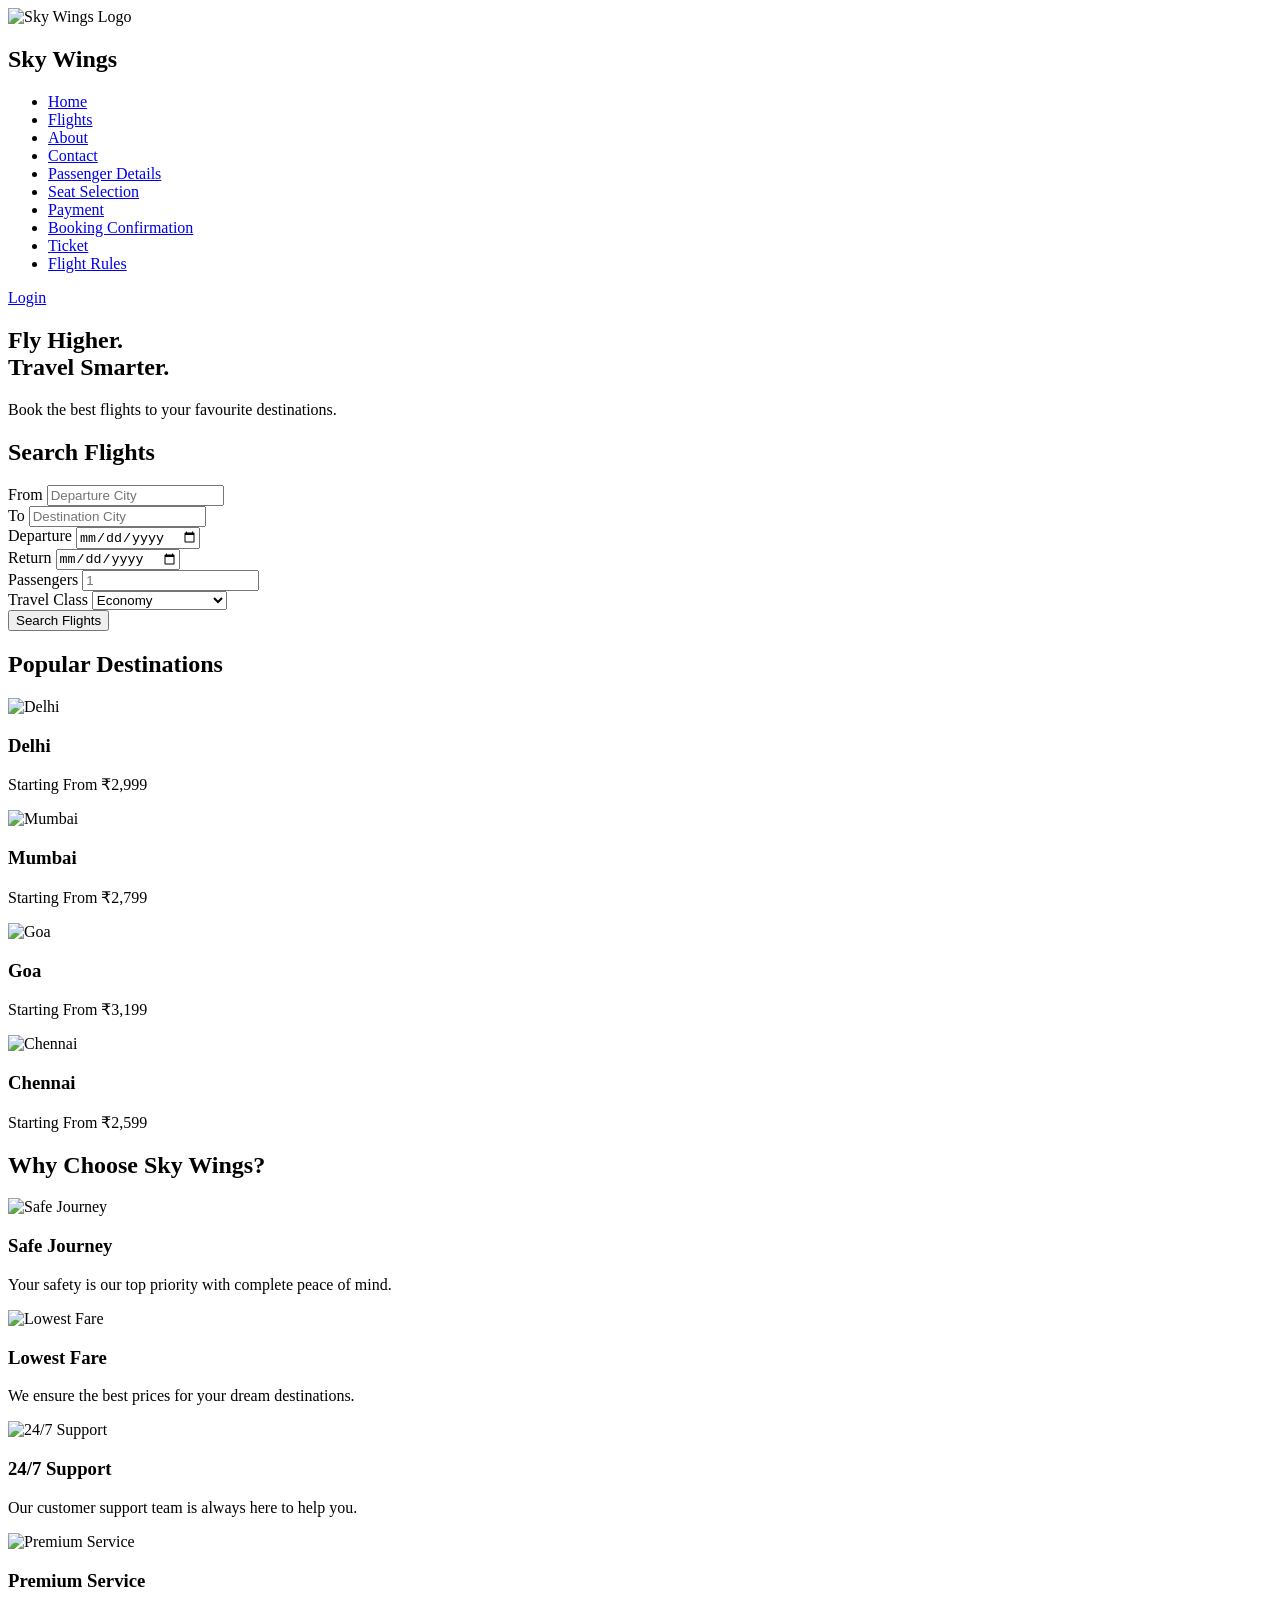
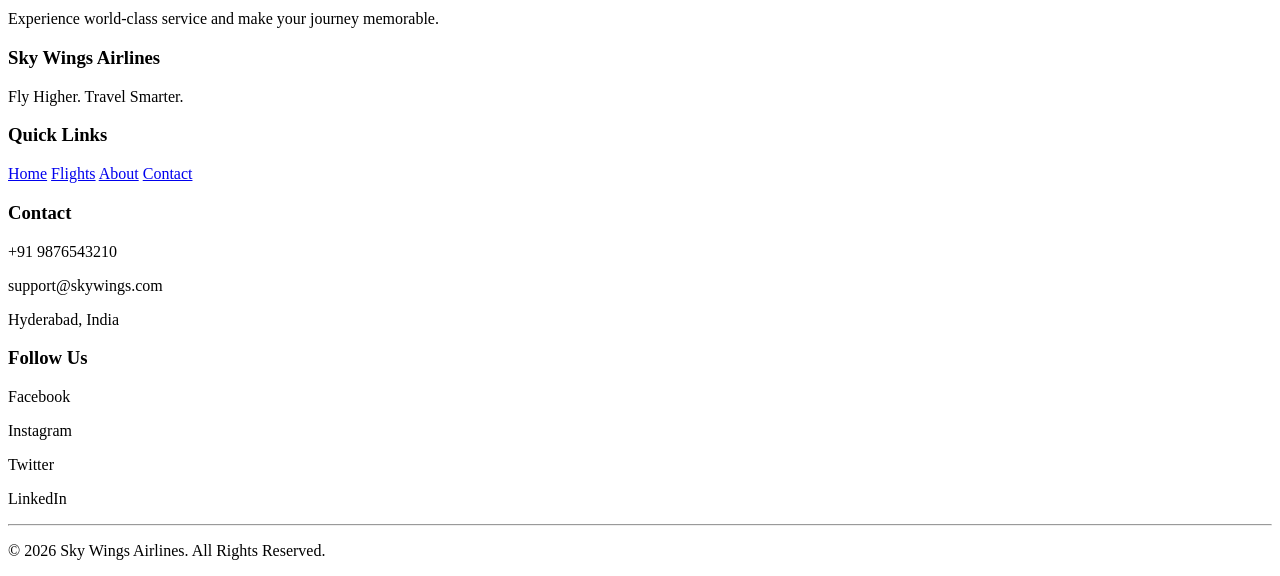
==== index.html @ 49d118c6 "Add files via upload" ====
﻿<!DOCTYPE html>
<html lang="en">
<head>
    <meta charset="UTF-8">
    <meta name="viewport" content="width=device-width, initial-scale=1.0">
    <title>Sky Wings Airlines</title>
    <link rel="stylesheet" href="css/style.css">
    <link rel="preconnect" href="https://fonts.googleapis.com">
    <link rel="preconnect" href="https://fonts.gstatic.com" crossorigin>
    <link href="https://fonts.googleapis.com/css2?family=Poppins:wght@300;400;500;600;700;800&display=swap" rel="stylesheet">
</head>
<body>
<header>
    <nav class="navbar">
        <div class="logo">
            <img src="images/logo.jpg" alt="Sky Wings Logo">
            <h2>Sky Wings</h2>
        </div>
                <ul class="nav-links">
            <li><a href="index.html">Home</a></li>
            <li><a href="searchflights.html">Flights</a></li>
            <li><a href="about.html">About</a></li>
            <li><a href="contact.html">Contact</a></li>
            <li><a href="passengerdetails.html">Passenger Details</a></li>
            <li><a href="seatselection.html">Seat Selection</a></li>
            <li><a href="payment.html">Payment</a></li>
            <li><a href="bookingconfirmation.html">Booking Confirmation</a></li>
            <li><a href="ticket.html">Ticket</a></li>
            <li><a href="flightrules.html">Flight Rules</a></li>
        </ul>
        <a href="#" class="login-btn">Login</a>
    </nav>
</header>
<section class="hero">
    <div class="overlay">
        <div class="hero-content">
            <h1>Fly Higher.<br><span>Travel Smarter.</span></h1>
            <p>Book the best flights to your favourite destinations.</p>
        </div>
        <div class="search-box">
            <h2>Search Flights</h2>
            <form>
                <div class="form-row">
                    <div class="input-box">
                        <label>From</label>
                        <input type="text" placeholder="Departure City">
                    </div>
                    <div class="input-box">
                        <label>To</label>
                        <input type="text" placeholder="Destination City">
                    </div>
                </div>
                <div class="form-row">
                    <div class="input-box">
                        <label>Departure</label>
                        <input type="date">
                    </div>
                    <div class="input-box">
                        <label>Return</label>
                        <input type="date">
                    </div>
                </div>
                <div class="form-row">
                    <div class="input-box">
                        <label>Passengers</label>
                        <input type="number" min="1" placeholder="1">
                    </div>
                    <div class="input-box">
                        <label>Travel Class</label>
                        <select>
                            <option>Economy</option>
                            <option>Premium Economy</option>
                            <option>Business</option>
                            <option>First Class</option>
                        </select>
                    </div>
                </div>
                <button class="search-btn">Search Flights</button>
            </form>
        </div>
    </div>
</section>
<section class="destinations">
    <h2>Popular Destinations</h2>
    <div class="destination-container">
        <div class="card">
            <img src="images/delhi.jpg" alt="Delhi">
            <h3>Delhi</h3>
            <p>Starting From ₹2,999</p>
        </div>
        <div class="card">
            <img src="images/mumbai.jpg" alt="Mumbai">
            <h3>Mumbai</h3>
            <p>Starting From ₹2,799</p>
        </div>
        <div class="card">
            <img src="images/goa.jpg" alt="Goa">
            <h3>Goa</h3>
            <p>Starting From ₹3,199</p>
        </div>
        <div class="card">
            <img src="images/chennai.jpg" alt="Chennai">
            <h3>Chennai</h3>
            <p>Starting From ₹2,599</p>
        </div>
    </div>
</section>
<section class="why-us">
    <h2>Why Choose Sky Wings?</h2>
    <div class="features">
        <div class="feature-card">
            <img src="images/safe.jpg" alt="Safe Journey">
            <h3>Safe Journey</h3>
            <p>Your safety is our top priority with complete peace of mind.</p>
        </div>
        <div class="feature-card">
            <img src="images/fare.jpg" alt="Lowest Fare">
            <h3>Lowest Fare</h3>
            <p>We ensure the best prices for your dream destinations.</p>
        </div>
        <div class="feature-card">
            <img src="images/support.jpg" alt="24/7 Support">
            <h3>24/7 Support</h3>
            <p>Our customer support team is always here to help you.</p>
        </div>
        <div class="feature-card">
            <img src="images/premium.jpg" alt="Premium Service">
            <h3>Premium Service</h3>
            <p>Experience world-class service and make your journey memorable.</p>
        </div>
    </div>
</section>
<footer>
    <div class="footer-container">
        <div class="footer-box">
            <h3>Sky Wings Airlines</h3>
            <p>Fly Higher. Travel Smarter.</p>
        </div>
        <div class="footer-box">
            <h3>Quick Links</h3>
            <a href="index.html">Home</a>
            <a href="searchflights.html">Flights</a>
            <a href="about.html">About</a>
            <a href="contact.html">Contact</a>
        </div>
        <div class="footer-box">
            <h3>Contact</h3>
            <p>+91 9876543210</p>
            <p>support@skywings.com</p>
            <p>Hyderabad, India</p>
        </div>
        <div class="footer-box">
            <h3>Follow Us</h3>
            <p>Facebook</p>
            <p>Instagram</p>
            <p>Twitter</p>
            <p>LinkedIn</p>
        </div>
    </div>
    <hr>
    <p class="copyright">© 2026 Sky Wings Airlines. All Rights Reserved.</p>
</footer>
</body>
</html>
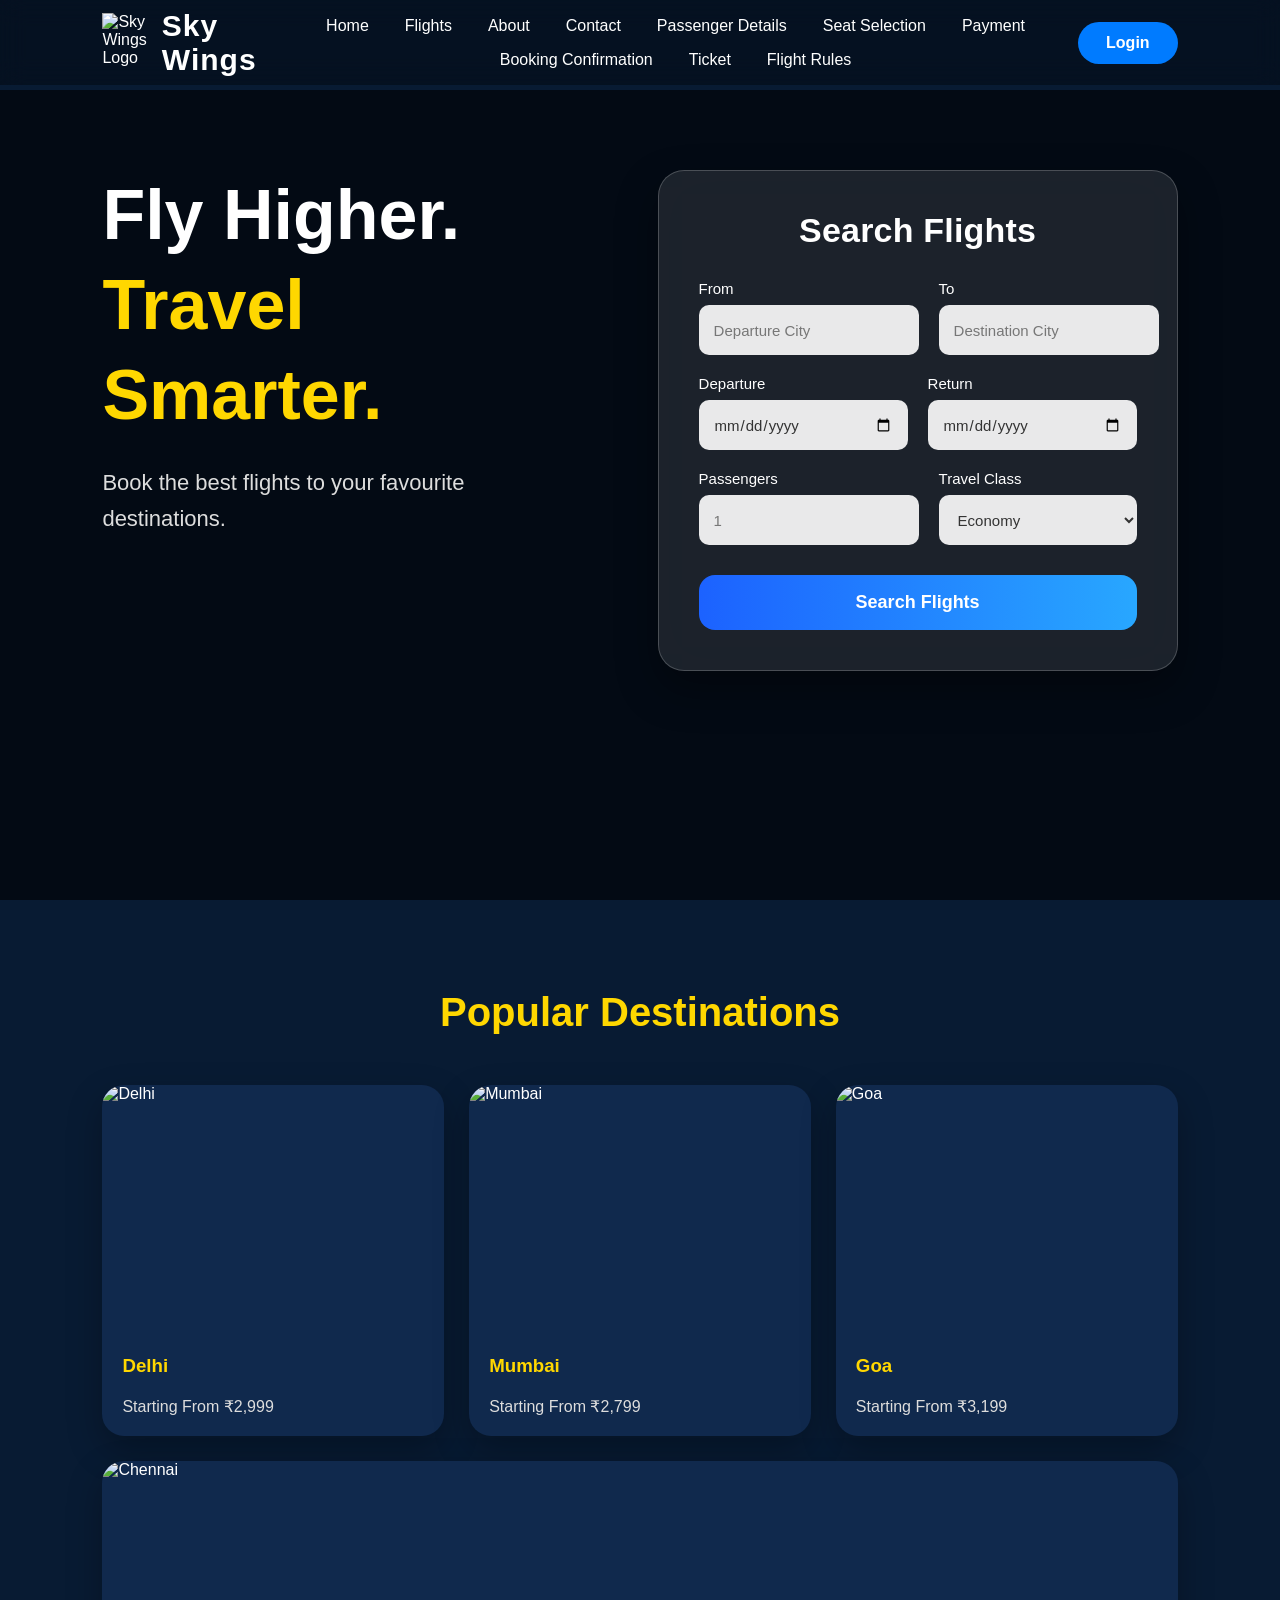
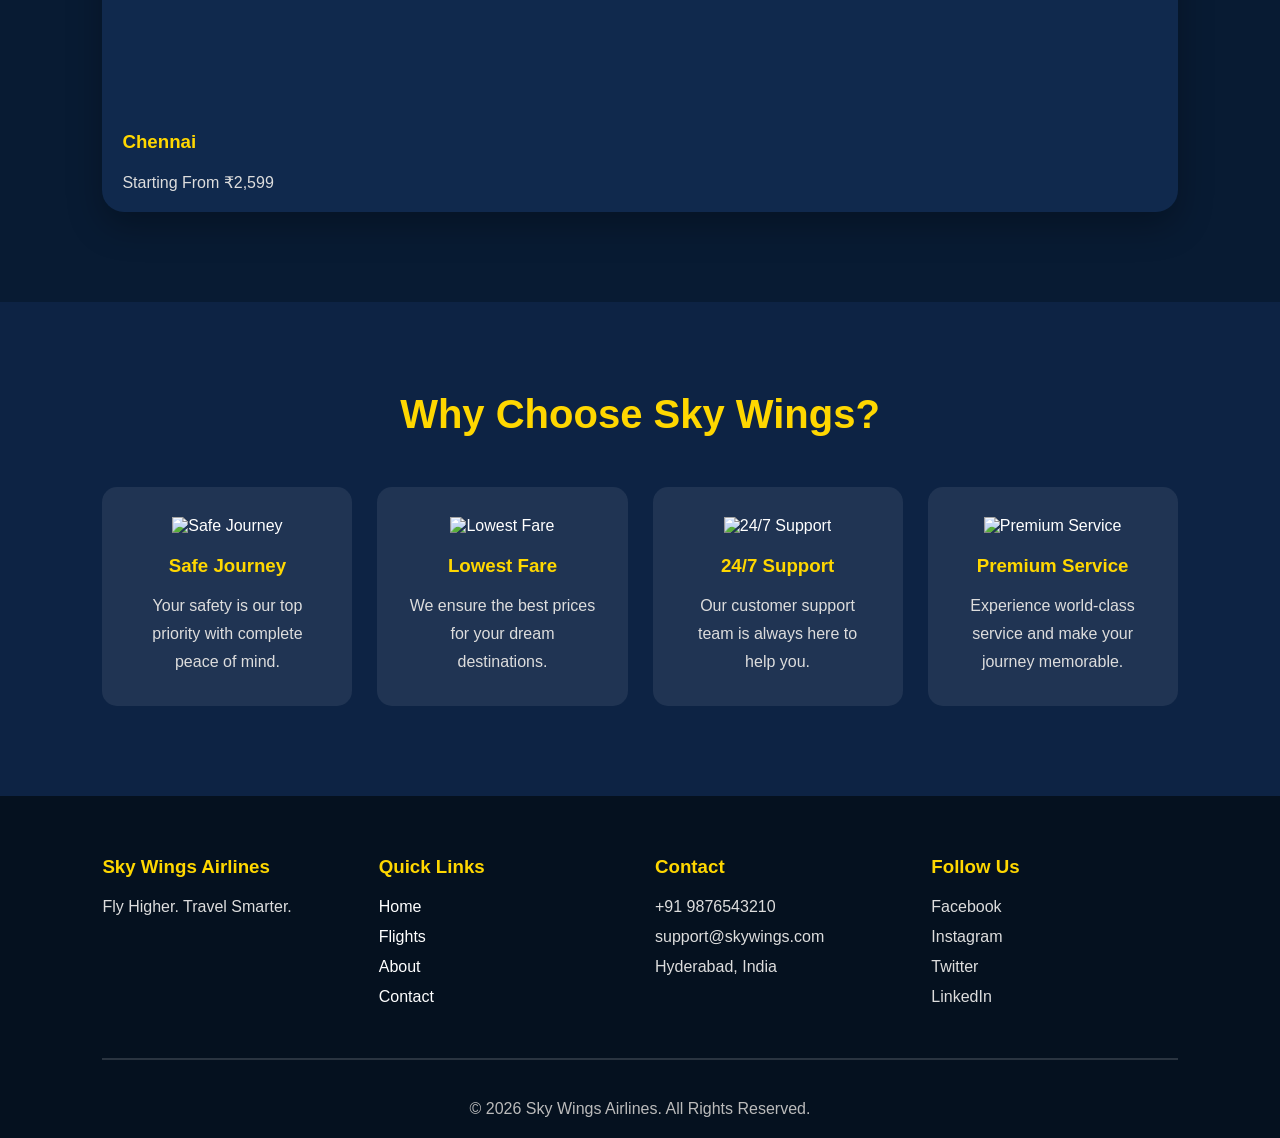
==== commit 3717d0a0: "Update index.html" ====
--- a/index.html
+++ b/index.html
@@ -4,7 +4,7 @@
     <meta charset="UTF-8">
     <meta name="viewport" content="width=device-width, initial-scale=1.0">
     <title>Sky Wings Airlines</title>
-    <link rel="stylesheet" href="css/style.css">
+    <link rel="stylesheet" href="style.css">
     <link rel="preconnect" href="https://fonts.googleapis.com">
     <link rel="preconnect" href="https://fonts.gstatic.com" crossorigin>
     <link href="https://fonts.googleapis.com/css2?family=Poppins:wght@300;400;500;600;700;800&display=swap" rel="stylesheet">
--- a/style.css
+++ b/style.css
@@ -0,0 +1,1806 @@
+﻿/* ==========================
+   GOOGLE FONT & RESET
+========================== */
+
+*{
+    margin:0;
+    padding:0;
+    box-sizing:border-box;
+    font-family:'Poppins',sans-serif;
+}
+
+html{
+    scroll-behavior:smooth;
+}
+
+body{
+    background:#081B33;
+    color:#ffffff;
+    padding-top:90px;
+    min-height:100vh;
+}
+
+/* ==========================
+        NAVBAR
+========================== */
+
+.navbar{
+
+    position:fixed;
+
+    top:0;
+
+    left:0;
+
+    width:100%;
+
+    height:85px;
+
+    display:flex;
+
+    justify-content:space-between;
+
+    align-items:center;
+
+    padding:0 8%;
+
+    background:rgba(0,0,0,.35);
+
+    backdrop-filter:blur(12px);
+
+    z-index:1000;
+}
+
+.logo{
+
+    display:flex;
+
+    align-items:center;
+
+    gap:15px;
+}
+
+.logo img{
+
+    width:60px;
+
+    height:60px;
+
+    object-fit:contain;
+}
+
+.logo h2{
+
+    color:#ffffff;
+
+    font-size:30px;
+
+    font-weight:700;
+
+    letter-spacing:1px;
+}
+
+/* ==========================
+      NAVIGATION MENU
+========================== */
+
+.nav-links{
+
+    list-style:none;
+
+    display:flex;
+
+    flex-wrap:wrap;
+
+    gap:18px 12px;
+
+    justify-content:center;
+
+    align-items:center;
+
+    margin:0;
+
+    padding:0;
+}
+
+.nav-links li {
+    line-height:1;
+}
+
+.nav-links a{
+
+    text-decoration:none;
+
+    color:white;
+
+    font-size:16px;
+
+    font-weight:500;
+
+    padding:8px 12px;
+
+    border-radius:999px;
+
+    transition:.3s;
+}
+
+.nav-links a:hover{
+
+    background:#FFD700;
+
+    color:#081B33;
+}
+
+@media (max-width: 900px) {
+    .navbar {
+        padding:0 4%;
+    }
+
+    .nav-links {
+        gap:14px 10px;
+    }
+
+    .nav-links a {
+        font-size:14px;
+        padding:8px 10px;
+    }
+}
+
+@media (max-width: 700px) {
+    .navbar {
+        justify-content:center;
+        padding:12px 4%;
+    }
+
+    .logo {
+        width:100%;
+        justify-content:center;
+    }
+
+    .nav-links {
+        justify-content:center;
+    }
+
+    .login-btn {
+        width:100%;
+        text-align:center;
+    }
+}
+
+/* ==========================
+        LOGIN BUTTON
+========================== */
+
+.login-btn{
+
+    text-decoration:none;
+
+    color:white;
+
+    background:#007BFF;
+
+    padding:12px 28px;
+
+    border-radius:40px;
+
+    transition:.4s;
+
+    font-weight:600;
+}
+
+.login-btn:hover{
+
+    background:#FFD700;
+
+    color:#081B33;
+}
+
+/* ==========================
+        HERO SECTION
+========================== */
+
+
+/* ==========================
+      PAGE HEADER BANNER
+========================== */
+.page-hero {
+    width:100%;
+    min-height:320px;
+    background:linear-gradient(180deg, rgba(0,0,0,0.60), rgba(0,0,0,0.60)), url("../images/hero.jpg") center/cover no-repeat;
+    display:flex;
+    align-items:center;
+    padding:100px 8% 80px;
+    margin-bottom:40px;
+}
+.page-hero h1 {
+    font-size:48px;
+    color:#ffffff;
+    margin-bottom:16px;
+    max-width:700px;
+}
+.page-hero p {
+    color:#d9d9d9;
+    font-size:18px;
+    line-height:1.8;
+    max-width:680px;
+}
+.page-section {
+    padding:80px 8%;
+    background:#081B33;
+}
+.section-card {
+    background:rgba(255,255,255,0.08);
+    backdrop-filter:blur(20px);
+    border:1px solid rgba(255,255,255,0.12);
+    border-radius:24px;
+    padding:40px;
+    box-shadow:0 20px 40px rgba(0,0,0,.35);
+}
+.page-hero .button-primary {
+    display:inline-block;
+    background:linear-gradient(90deg, #1C62FF, #28A7FF);
+    color:white;
+    padding:14px 32px;
+    border-radius:999px;
+    text-decoration:none;
+    font-weight:700;
+    margin-top:20px;
+}
+
+.hero{
+
+    width:100%;
+
+    min-height:calc(100vh - 90px);
+
+    background:linear-gradient(rgba(0,0,0,0.30), rgba(0,0,0,0.30)), url("../images/hero.jpg") top center/cover no-repeat;
+
+    position:relative;
+
+    display:flex;
+
+    align-items:flex-start;
+
+}
+
+/* ==========================
+       DARK OVERLAY
+========================== */
+
+.overlay{
+
+    width:100%;
+
+    min-height:calc(100vh - 90px);
+
+    background:rgba(0,0,0,0.45);
+
+    display:flex;
+
+    justify-content:space-between;
+
+    align-items:flex-start;
+
+    padding:80px 8% 40px;
+
+    gap:40px;
+
+    flex-wrap:wrap;
+}
+
+/* ==========================
+      HERO CONTENT
+========================== */
+
+.hero-content{
+
+    width:45%;
+
+    min-width:320px;
+}
+
+.hero-content h1{
+
+    font-size:70px;
+
+    line-height:90px;
+
+    color:white;
+
+    margin-bottom:25px;
+}
+
+.hero-content span{
+
+    color:#FFD700;
+}
+
+.hero-content p{
+
+    font-size:22px;
+
+    line-height:36px;
+
+    color:#dddddd;
+}
+/* ==========================
+      SEARCH BOX
+========================== */
+
+.search-box{
+
+    width:520px;
+
+    max-width:100%;
+
+    background:rgba(255,255,255,0.10);
+
+    backdrop-filter:blur(26px);
+
+    border:1px solid rgba(255,255,255,0.20);
+
+    border-radius:26px;
+
+    padding:40px;
+
+    box-shadow:0 18px 40px rgba(0,0,0,.35);
+}
+
+.search-box h2{
+
+    text-align:center;
+
+    color:#ffffff;
+
+    margin-bottom:30px;
+
+    font-size:34px;
+
+    letter-spacing:0.2px;
+}
+
+/* ==========================
+        FORM
+========================== */
+
+.form-row{
+
+    display:flex;
+
+    gap:20px;
+
+    margin-bottom:20px;
+}
+
+.input-box{
+
+    flex:1;
+
+    display:flex;
+
+    flex-direction:column;
+}
+
+.input-box label{
+
+    color:white;
+
+    margin-bottom:8px;
+
+    font-size:15px;
+
+    font-weight:500;
+}
+
+.input-box input,
+.input-box select{
+
+    height:50px;
+
+    border:none;
+
+    outline:none;
+
+    border-radius:10px;
+
+    padding:0 15px;
+
+    font-size:15px;
+
+    background:rgba(255,255,255,.9);
+
+    color:#333;
+}
+
+.input-box input::placeholder{
+
+    color:#777;
+}
+
+/* ==========================
+      SEARCH BUTTON
+========================== */
+
+.search-btn{
+
+    width:100%;
+
+    height:55px;
+
+    border:none;
+
+    border-radius:16px;
+
+    background:linear-gradient(90deg, #1C62FF, #28A7FF);
+
+    color:white;
+
+    font-size:18px;
+
+    font-weight:700;
+
+    cursor:pointer;
+
+    transition:.3s ease;
+
+    margin-top:10px;
+}
+
+.search-btn:hover{
+
+    background:linear-gradient(90deg, #0E4FCC, #1E8EEB);
+
+    transform:translateY(-3px);
+}
+/* ==========================
+      DESTINATIONS
+========================== */
+
+.destinations{
+
+    padding:90px 8%;
+
+    background:#081B33;
+}
+
+.destinations h2{
+
+    text-align:center;
+
+    font-size:40px;
+
+    margin-bottom:50px;
+
+    color:#FFD700;
+}
+
+.destination-container{
+
+    display:flex;
+
+    justify-content:space-between;
+
+    gap:25px;
+
+    flex-wrap:wrap;
+
+    align-items:stretch;
+}
+
+.card{
+
+    flex:1;
+
+    min-width:260px;
+
+    background:#10294d;
+
+    border-radius:22px;
+
+    overflow:hidden;
+
+    transition:.4s;
+
+    box-shadow:0 14px 35px rgba(0,0,0,.28);
+}
+
+.card:hover{
+
+    transform:translateY(-10px);
+}
+
+.card img{
+
+    width:100%;
+
+    height:250px;
+
+    object-fit:cover;
+
+    display:block;
+}
+
+.card h3{
+
+    margin:20px;
+
+    color:#FFD700;
+}
+
+.card p{
+
+    margin:0 20px 20px;
+
+    color:#ddd;
+}
+
+/* ==========================
+      WHY CHOOSE US
+========================== */
+
+.why-us{
+
+    background:#0D2344;
+
+    padding:90px 8%;
+}
+
+.why-us h2{
+
+    text-align:center;
+
+    font-size:40px;
+
+    margin-bottom:50px;
+
+    color:#FFD700;
+}
+
+.features{
+
+    display:flex;
+
+    gap:25px;
+
+    justify-content:space-between;
+
+    flex-wrap:wrap;
+}
+
+.feature-card{
+
+    flex:1;
+
+    min-width:240px;
+
+    background:rgba(255,255,255,.08);
+
+    padding:30px;
+
+    text-align:center;
+
+    border-radius:15px;
+
+    transition:.4s;
+}
+
+.feature-card:hover{
+
+    transform:translateY(-10px);
+
+    background:rgba(255,255,255,.15);
+}
+
+.feature-card img{
+
+    width:70px;
+
+    margin-bottom:20px;
+}
+
+.feature-card h3{
+
+    color:#FFD700;
+
+    margin-bottom:15px;
+}
+
+.feature-card p{
+
+    color:#ddd;
+
+    line-height:28px;
+}
+
+/* ==========================
+         FOOTER
+========================== */
+
+footer{
+
+    background:#05111f;
+
+    padding:60px 8% 20px;
+}
+
+.footer-container{
+
+    display:flex;
+
+    justify-content:space-between;
+
+    gap:30px;
+
+    flex-wrap:wrap;
+}
+
+.footer-box{
+
+    flex:1;
+
+    min-width:220px;
+}
+
+.footer-box h3{
+
+    color:#FFD700;
+
+    margin-bottom:20px;
+}
+
+.footer-box a{
+
+    display:block;
+
+    color:white;
+
+    text-decoration:none;
+
+    margin-bottom:12px;
+}
+
+.footer-box a:hover{
+
+    color:#FFD700;
+}
+
+.footer-box p{
+
+    margin-bottom:12px;
+
+    color:#ddd;
+}
+
+footer hr{
+
+    margin:40px 0;
+
+    border:.5px solid rgba(255,255,255,.15);
+}
+
+.copyright{
+
+    text-align:center;
+
+    color:#bbb;
+}
+/* ==========================
+SEARCH PAGE
+========================== */
+
+.search-page{
+
+padding:150px 8% 60px;
+
+text-align:center;
+
+background:#081B33;
+
+}
+
+.search-page h1{
+
+font-size:50px;
+
+margin-bottom:40px;
+
+color:#FFD700;
+
+}
+
+.search-form{
+
+display:grid;
+
+grid-template-columns:repeat(3,1fr);
+
+gap:20px;
+
+}
+
+.search-form input,
+.search-form select{
+
+height:55px;
+
+padding:15px;
+
+border:none;
+
+border-radius:12px;
+
+font-size:16px;
+
+}
+
+.search-form button{
+
+height:55px;
+
+background:#007BFF;
+
+color:white;
+
+border:none;
+
+border-radius:12px;
+
+font-size:18px;
+
+cursor:pointer;
+
+}
+
+.flight-section{
+
+padding:80px 8%;
+
+}
+
+.flight-section h2{
+
+text-align:center;
+
+margin-bottom:50px;
+
+color:#FFD700;
+
+}
+
+.flight-card{
+
+display:flex;
+
+justify-content:space-between;
+
+align-items:center;
+
+background:#10294d;
+
+padding:30px;
+
+border-radius:15px;
+
+margin-bottom:30px;
+
+transition:.4s;
+
+}
+
+.flight-card:hover{
+
+transform:translateY(-8px);
+
+}
+
+.flight-card p{
+
+margin-top:10px;
+
+color:#ddd;
+
+}
+
+.book-btn{
+
+display:inline-block;
+
+margin-top:20px;
+
+padding:12px 25px;
+
+background:#007BFF;
+
+color:white;
+
+text-decoration:none;
+
+border-radius:10px;
+
+}
+
+.book-btn:hover{
+
+background:#0056b3;
+
+}
+/* ==========================
+PASSENGER PAGE
+========================== */
+
+.passenger-page{
+
+padding:150px 8% 80px;
+
+background:#081B33;
+
+min-height:100vh;
+
+}
+
+.passenger-page h1{
+
+text-align:center;
+
+font-size:45px;
+
+margin-bottom:40px;
+
+color:#FFD700;
+
+}
+
+.passenger-card{
+
+max-width:1100px;
+
+margin:auto;
+
+background:rgba(255,255,255,.08);
+
+backdrop-filter:blur(20px);
+
+padding:40px;
+
+border-radius:20px;
+
+box-shadow:0 15px 35px rgba(0,0,0,.4);
+
+}
+
+.passenger-grid{
+
+display:grid;
+
+grid-template-columns:repeat(2,1fr);
+
+gap:25px;
+
+}
+
+.field{
+
+display:flex;
+
+flex-direction:column;
+
+margin-bottom:20px;
+
+}
+
+.field label{
+
+margin-bottom:10px;
+
+color:white;
+
+font-weight:500;
+
+}
+
+.field input,
+.field select,
+.field textarea{
+
+padding:15px;
+
+border:none;
+
+border-radius:10px;
+
+font-size:16px;
+
+outline:none;
+
+}
+
+.field textarea{
+
+resize:none;
+
+}
+
+.continue-btn{
+
+width:100%;
+
+height:55px;
+
+background:#007BFF;
+
+border:none;
+
+color:white;
+
+font-size:18px;
+
+border-radius:12px;
+
+cursor:pointer;
+
+margin-top:20px;
+
+transition:.3s;
+
+}
+
+.continue-btn:hover{
+
+background:#0056b3;
+
+transform:translateY(-3px);
+
+}
+/*=========================
+      SEAT PAGE
+==========================*/
+
+.seat-page{
+
+padding:150px 8% 80px;
+
+background:#081B33;
+
+min-height:100vh;
+
+text-align:center;
+
+}
+
+.seat-page h1{
+
+font-size:45px;
+
+color:#FFD700;
+
+margin-bottom:15px;
+
+}
+
+.seat-info{
+
+color:#ddd;
+
+margin-bottom:40px;
+
+}
+
+.aircraft{
+
+width:700px;
+
+margin:auto;
+
+background:#10294d;
+
+padding:40px;
+
+border-radius:20px;
+
+box-shadow:0 15px 35px rgba(0,0,0,.4);
+
+}
+
+.aircraft h2{
+
+margin-bottom:35px;
+
+color:white;
+
+}
+
+.seat-row{
+
+display:flex;
+
+justify-content:center;
+
+align-items:center;
+
+margin:20px 0;
+
+}
+
+.aisle{
+
+width:80px;
+
+}
+
+.seat{
+
+width:60px;
+
+height:60px;
+
+margin:8px;
+
+border:none;
+
+border-radius:10px;
+
+font-weight:600;
+
+cursor:pointer;
+
+}
+
+.available{
+
+background:#28a745;
+
+color:white;
+
+}
+
+.occupied{
+
+background:#dc3545;
+
+color:white;
+
+cursor:not-allowed;
+
+}
+
+.selected{
+
+background:#007BFF;
+
+color:white;
+
+}
+
+.seat-legend{
+
+display:flex;
+
+justify-content:center;
+
+gap:40px;
+
+margin-bottom:40px;
+
+}
+
+.legend{
+
+display:flex;
+
+align-items:center;
+
+gap:10px;
+
+color:white;
+
+}
+
+.seat-btn{
+
+margin-top:40px;
+
+}
+
+.seat-btn button{
+
+padding:15px 40px;
+
+font-size:18px;
+
+border:none;
+
+background:#007BFF;
+
+color:white;
+
+border-radius:10px;
+
+cursor:pointer;
+
+transition:.3s;
+
+}
+
+.seat-btn button:hover{
+
+background:#0056b3;
+
+transform:translateY(-4px);
+
+}
+/*====================================================
+                PAYMENT PAGE
+====================================================*/
+
+.payment-page{
+
+    padding:150px 8% 80px;
+
+    background:#081B33;
+
+    min-height:100vh;
+
+}
+
+.payment-page h1{
+
+    text-align:center;
+
+    font-size:48px;
+
+    color:#FFD700;
+
+    margin-bottom:50px;
+
+}
+
+/*====================================================
+            PAYMENT CONTAINER
+====================================================*/
+
+.payment-container{
+
+    display:grid;
+
+    grid-template-columns:2fr 1fr;
+
+    gap:40px;
+
+    align-items:flex-start;
+
+}
+
+/*====================================================
+            PAYMENT CARD
+====================================================*/
+
+.payment-card{
+
+    background:rgba(255,255,255,.08);
+
+    backdrop-filter:blur(18px);
+
+    border:1px solid rgba(255,255,255,.15);
+
+    border-radius:20px;
+
+    padding:35px;
+
+    box-shadow:0 15px 35px rgba(0,0,0,.35);
+
+}
+
+.payment-card h2{
+
+    color:#FFD700;
+
+    margin-bottom:30px;
+
+}
+
+.payment-card label{
+
+    display:block;
+
+    color:white;
+
+    margin-top:18px;
+
+    margin-bottom:8px;
+
+    font-weight:500;
+
+}
+
+.payment-card input,
+
+.payment-card textarea,
+
+.payment-card select{
+
+    width:100%;
+
+    padding:14px;
+
+    border:none;
+
+    border-radius:10px;
+
+    outline:none;
+
+    font-size:15px;
+
+}
+
+.payment-card textarea{
+
+    resize:none;
+
+}
+
+/*====================================================
+            PAYMENT METHODS
+====================================================*/
+
+.payment-method{
+
+    display:flex;
+
+    gap:25px;
+
+    flex-wrap:wrap;
+
+    margin-bottom:15px;
+
+}
+
+.payment-method label{
+
+    display:flex;
+
+    align-items:center;
+
+    gap:8px;
+
+    color:white;
+
+    font-weight:500;
+
+}
+
+.payment-method input{
+
+    width:auto;
+
+}
+
+/*====================================================
+            CARD ROW
+====================================================*/
+
+.card-row{
+
+    display:grid;
+
+    grid-template-columns:1fr 1fr;
+
+    gap:20px;
+
+}
+
+/*====================================================
+            PAY BUTTON
+====================================================*/
+
+.pay-btn{
+
+    width:100%;
+
+    margin-top:30px;
+
+    padding:16px;
+
+    border:none;
+
+    border-radius:12px;
+
+    background:#007BFF;
+
+    color:white;
+
+    font-size:18px;
+
+    font-weight:600;
+
+    cursor:pointer;
+
+    transition:.3s;
+
+}
+
+.pay-btn:hover{
+
+    background:#0056b3;
+
+    transform:translateY(-4px);
+
+}
+
+/*====================================================
+            BOOKING SUMMARY
+====================================================*/
+
+.summary-card{
+
+    background:rgba(255,255,255,.08);
+
+    backdrop-filter:blur(18px);
+
+    border:1px solid rgba(255,255,255,.15);
+
+    border-radius:20px;
+
+    padding:35px;
+
+    box-shadow:0 15px 35px rgba(0,0,0,.35);
+
+    position:sticky;
+
+    top:120px;
+
+}
+
+.summary-card h2{
+
+    color:#FFD700;
+
+    margin-bottom:20px;
+
+}
+
+.summary-card hr{
+
+    margin:18px 0;
+
+    border:1px solid rgba(255,255,255,.15);
+
+}
+
+.summary-card p{
+
+    display:flex;
+
+    justify-content:space-between;
+
+    color:white;
+
+    margin:12px 0;
+
+}
+
+.summary-card h3{
+
+    display:flex;
+
+    justify-content:space-between;
+
+    color:#FFD700;
+
+    margin-top:20px;
+
+    font-size:26px;
+
+}
+
+/*====================================================
+            INPUT FOCUS
+====================================================*/
+
+.payment-card input:focus,
+
+.payment-card textarea:focus,
+
+.payment-card select:focus{
+
+    outline:2px solid #FFD700;
+
+}
+
+/*====================================================
+            RESPONSIVE
+====================================================*/
+
+@media(max-width:1200px){
+    .overlay{
+        flex-direction:column;
+        align-items:flex-start;
+        padding:40px 8%;
+    }
+    .hero-content,
+    .search-box{
+        width:100%;
+        min-width:0;
+    }
+}
+
+@media(max-width:992px){
+
+.payment-container{
+
+grid-template-columns:1fr;
+
+}
+
+.summary-card{
+
+position:relative;
+
+top:0;
+
+}
+
+}
+
+@media(max-width:768px){
+
+.card-row{
+
+grid-template-columns:1fr;
+
+}
+
+.payment-method{
+
+flex-direction:column;
+
+}
+
+.payment-page{
+
+padding:130px 20px 60px;
+
+}
+
+}
+/*====================================
+
+BOOKING CONFIRMATION
+
+====================================*/
+
+.confirmation-page{
+
+padding:150px 8%;
+
+background:#081B33;
+
+min-height:100vh;
+
+display:flex;
+
+justify-content:center;
+
+align-items:center;
+
+}
+
+.confirmation-card{
+
+width:700px;
+
+background:rgba(255,255,255,.08);
+
+backdrop-filter:blur(20px);
+
+padding:50px;
+
+border-radius:20px;
+
+text-align:center;
+
+box-shadow:0 20px 40px rgba(0,0,0,.4);
+
+}
+
+.success-icon{
+
+width:100px;
+
+height:100px;
+
+background:#28a745;
+
+margin:auto;
+
+border-radius:50%;
+
+display:flex;
+
+justify-content:center;
+
+align-items:center;
+
+font-size:50px;
+
+color:white;
+
+margin-bottom:30px;
+
+}
+
+.confirmation-card h1{
+
+font-size:42px;
+
+color:#FFD700;
+
+margin-bottom:10px;
+
+}
+
+.confirmation-card p{
+
+color:#ddd;
+
+margin-bottom:15px;
+
+}
+
+.confirmation-card hr{
+
+margin:30px 0;
+
+border:1px solid rgba(255,255,255,.15);
+
+}
+
+.booking-details p{
+
+display:flex;
+
+justify-content:space-between;
+
+margin:15px 0;
+
+color:white;
+
+}
+
+.confirmation-buttons{
+
+margin-top:40px;
+
+display:flex;
+
+justify-content:center;
+
+gap:20px;
+
+}
+
+.download-btn,
+
+.home-btn{
+
+padding:15px 35px;
+
+text-decoration:none;
+
+background:#007BFF;
+
+color:white;
+
+border-radius:10px;
+
+transition:.3s;
+
+}
+
+.download-btn:hover,
+
+.home-btn:hover{
+
+background:#0056b3;
+
+}
+/*==================================
+
+BOARDING PASS
+
+===================================*/
+
+.ticket-page{
+
+padding:150px 8%;
+
+background:#081B33;
+
+min-height:100vh;
+
+}
+
+.ticket-page h1{
+
+text-align:center;
+
+font-size:45px;
+
+color:#FFD700;
+
+margin-bottom:50px;
+
+}
+
+.ticket{
+
+display:flex;
+
+background:white;
+
+border-radius:20px;
+
+overflow:hidden;
+
+box-shadow:0 20px 40px rgba(0,0,0,.4);
+
+}
+
+.ticket-left{
+
+width:65%;
+
+padding:40px;
+
+background:white;
+
+color:#222;
+
+}
+
+.ticket-left h2{
+
+color:#007BFF;
+
+margin-bottom:30px;
+
+}
+
+.ticket-left p{
+
+margin:18px 0;
+
+display:flex;
+
+justify-content:space-between;
+
+}
+
+.ticket-divider{
+
+width:3px;
+
+background:#ccc;
+
+position:relative;
+
+}
+
+.circle-top{
+
+width:30px;
+
+height:30px;
+
+background:#081B33;
+
+border-radius:50%;
+
+position:absolute;
+
+left:-14px;
+
+top:-15px;
+
+}
+
+.circle-bottom{
+
+width:30px;
+
+height:30px;
+
+background:#081B33;
+
+border-radius:50%;
+
+position:absolute;
+
+left:-14px;
+
+bottom:-15px;
+
+}
+
+.ticket-right{
+
+width:35%;
+
+padding:35px;
+
+background:#f4f4f4;
+
+text-align:center;
+
+}
+
+.ticket-right h3{
+
+margin-bottom:25px;
+
+color:#007BFF;
+
+}
+
+.qr{
+
+width:170px;
+
+height:170px;
+
+border:2px dashed #555;
+
+display:flex;
+
+justify-content:center;
+
+align-items:center;
+
+margin:auto;
+
+margin-bottom:30px;
+
+font-weight:bold;
+
+}
+
+.barcode{
+
+font-size:28px;
+
+letter-spacing:4px;
+
+margin-bottom:25px;
+
+}
+
+.ticket-right h2{
+
+margin-bottom:30px;
+
+color:#FFD700;
+
+}
+
+.ticket-right .download-btn{
+
+display:inline-block;
+
+padding:15px 35px;
+
+background:#007BFF;
+
+color:white;
+
+text-decoration:none;
+
+border-radius:10px;
+
+transition:.3s;
+
+}
+
+.ticket-right .download-btn:hover{
+
+background:#0056b3;
+
+}
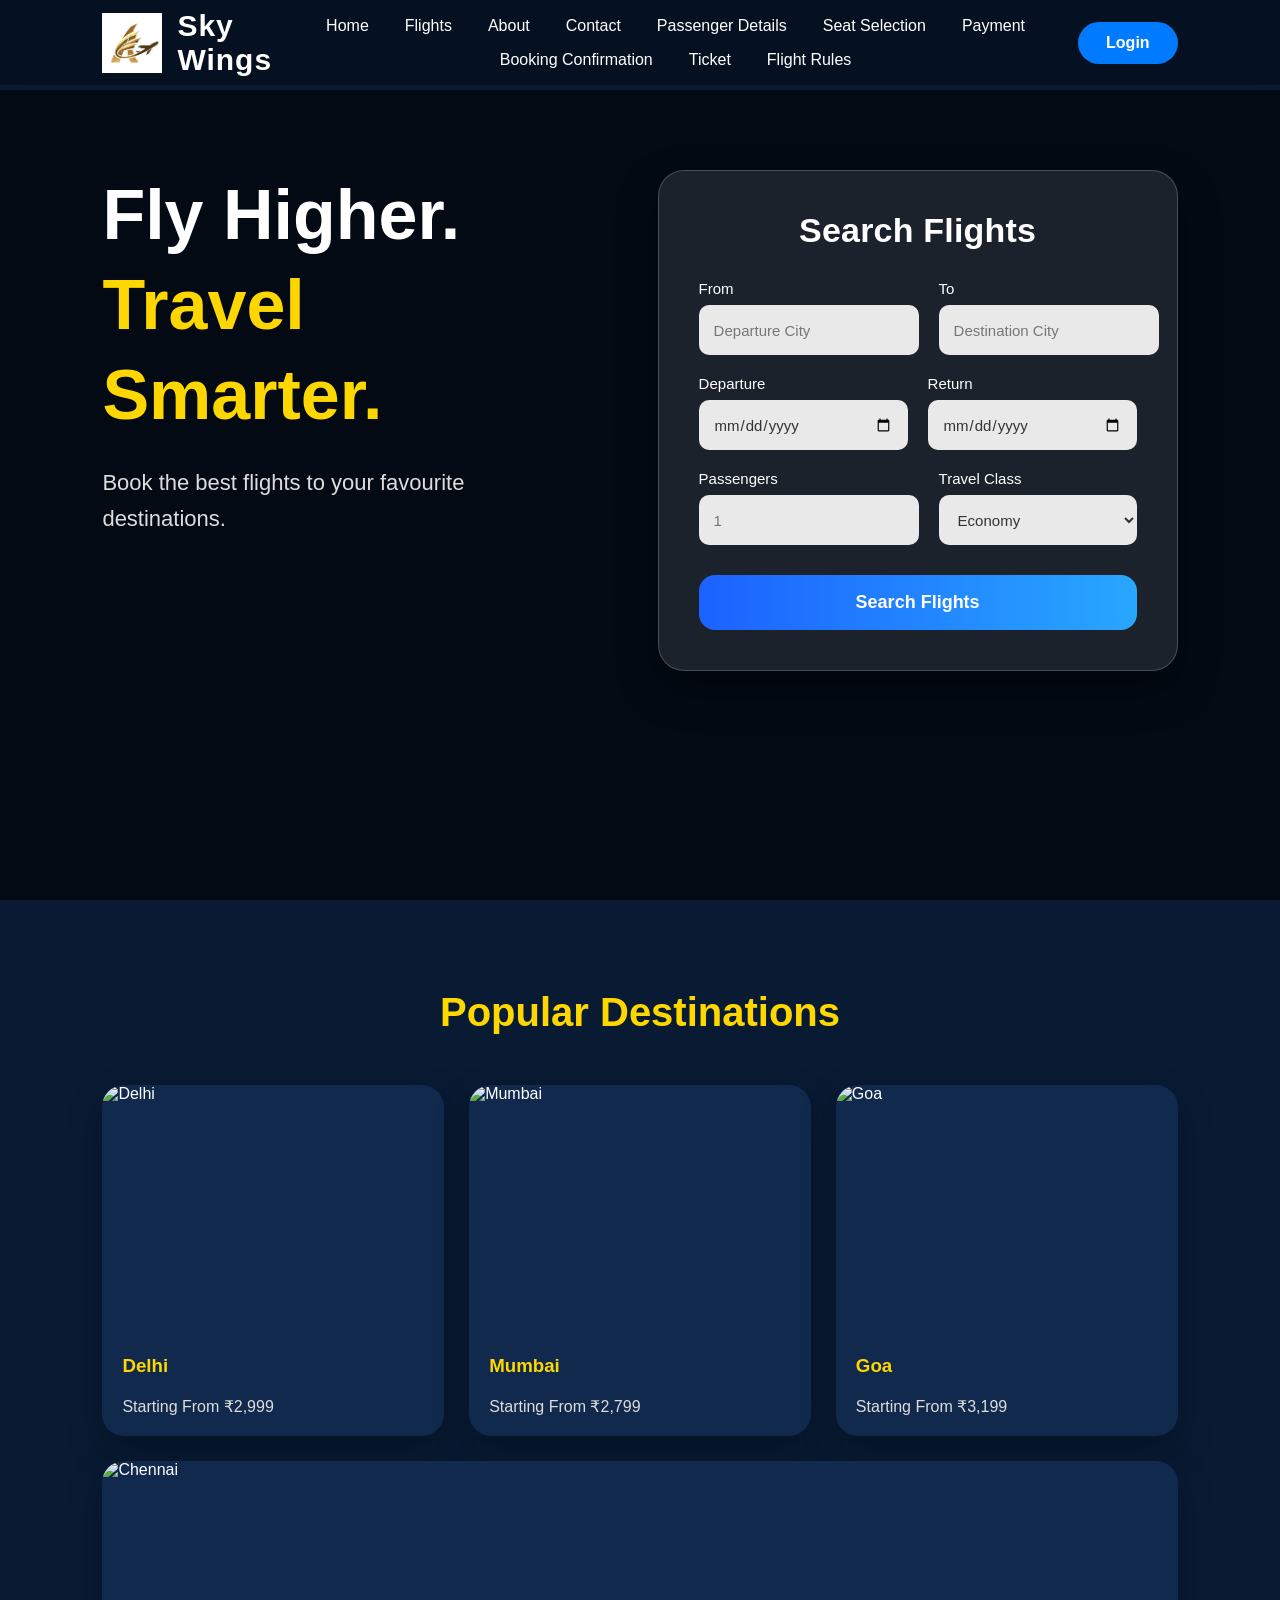
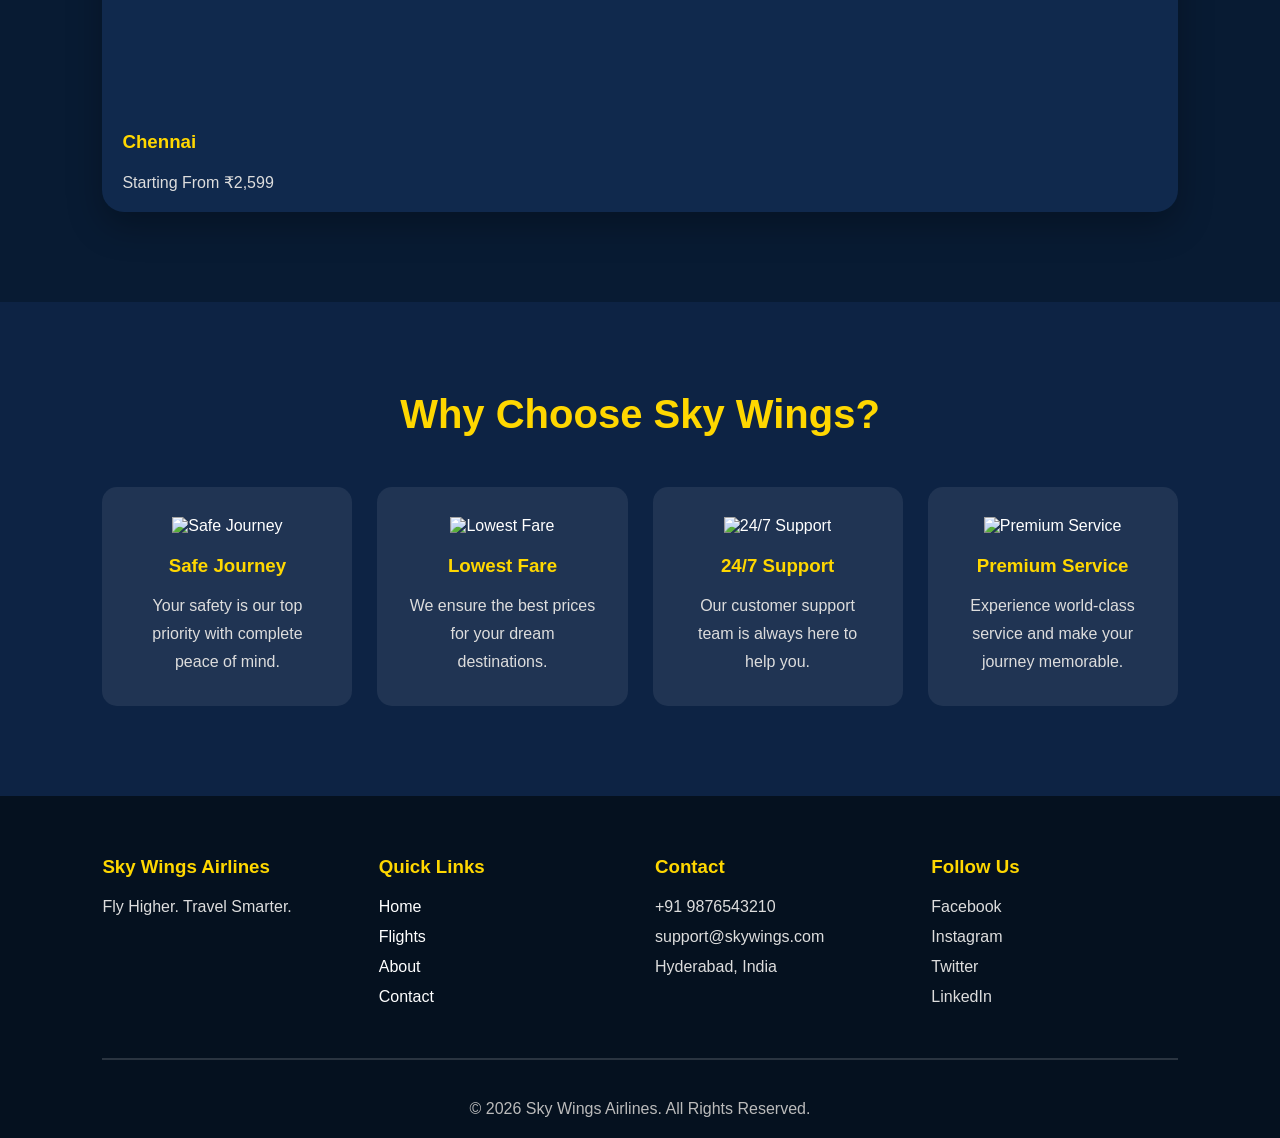
==== commit 46123b15: "Fix logo image source path in index.html" ====
--- a/index.html
+++ b/index.html
@@ -13,7 +13,7 @@
 <header>
     <nav class="navbar">
         <div class="logo">
-            <img src="images/logo.jpg" alt="Sky Wings Logo">
+            <img src="logo.jpg" alt="Sky Wings Logo">
             <h2>Sky Wings</h2>
         </div>
                 <ul class="nav-links">
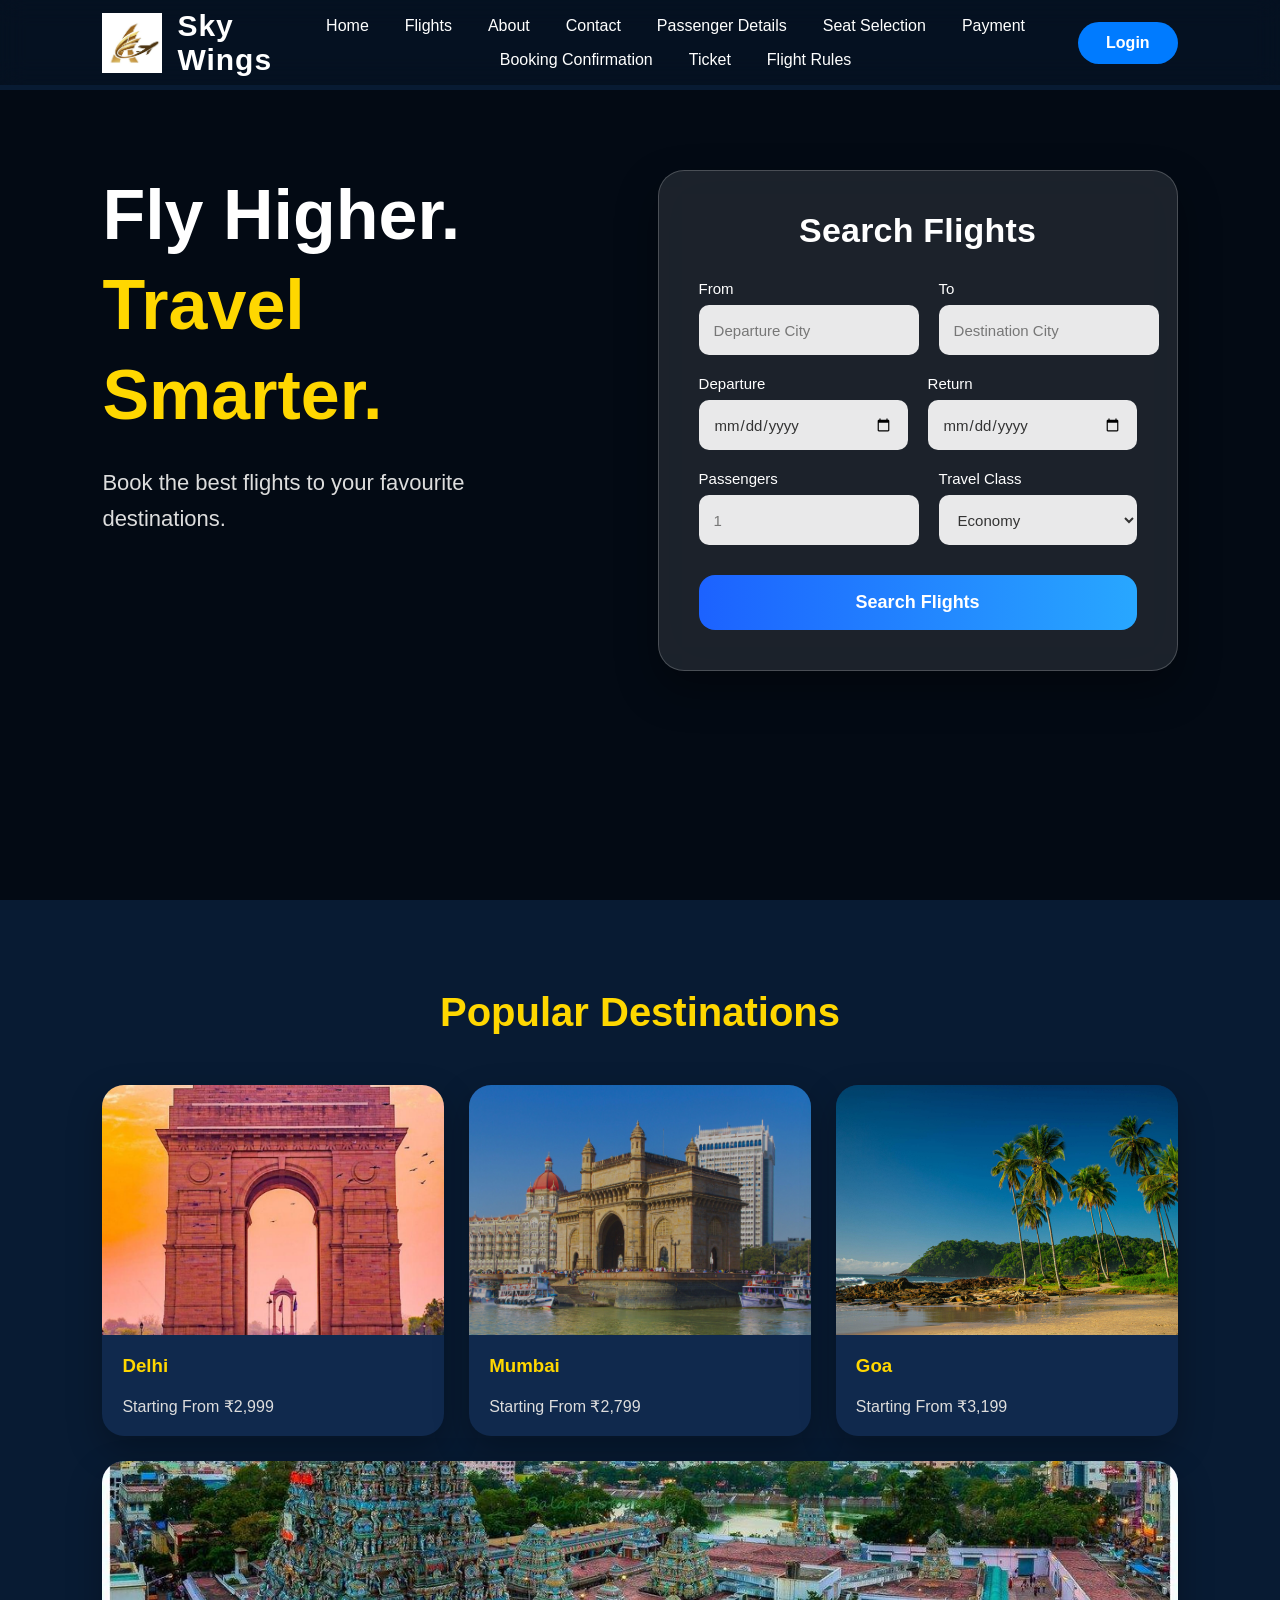
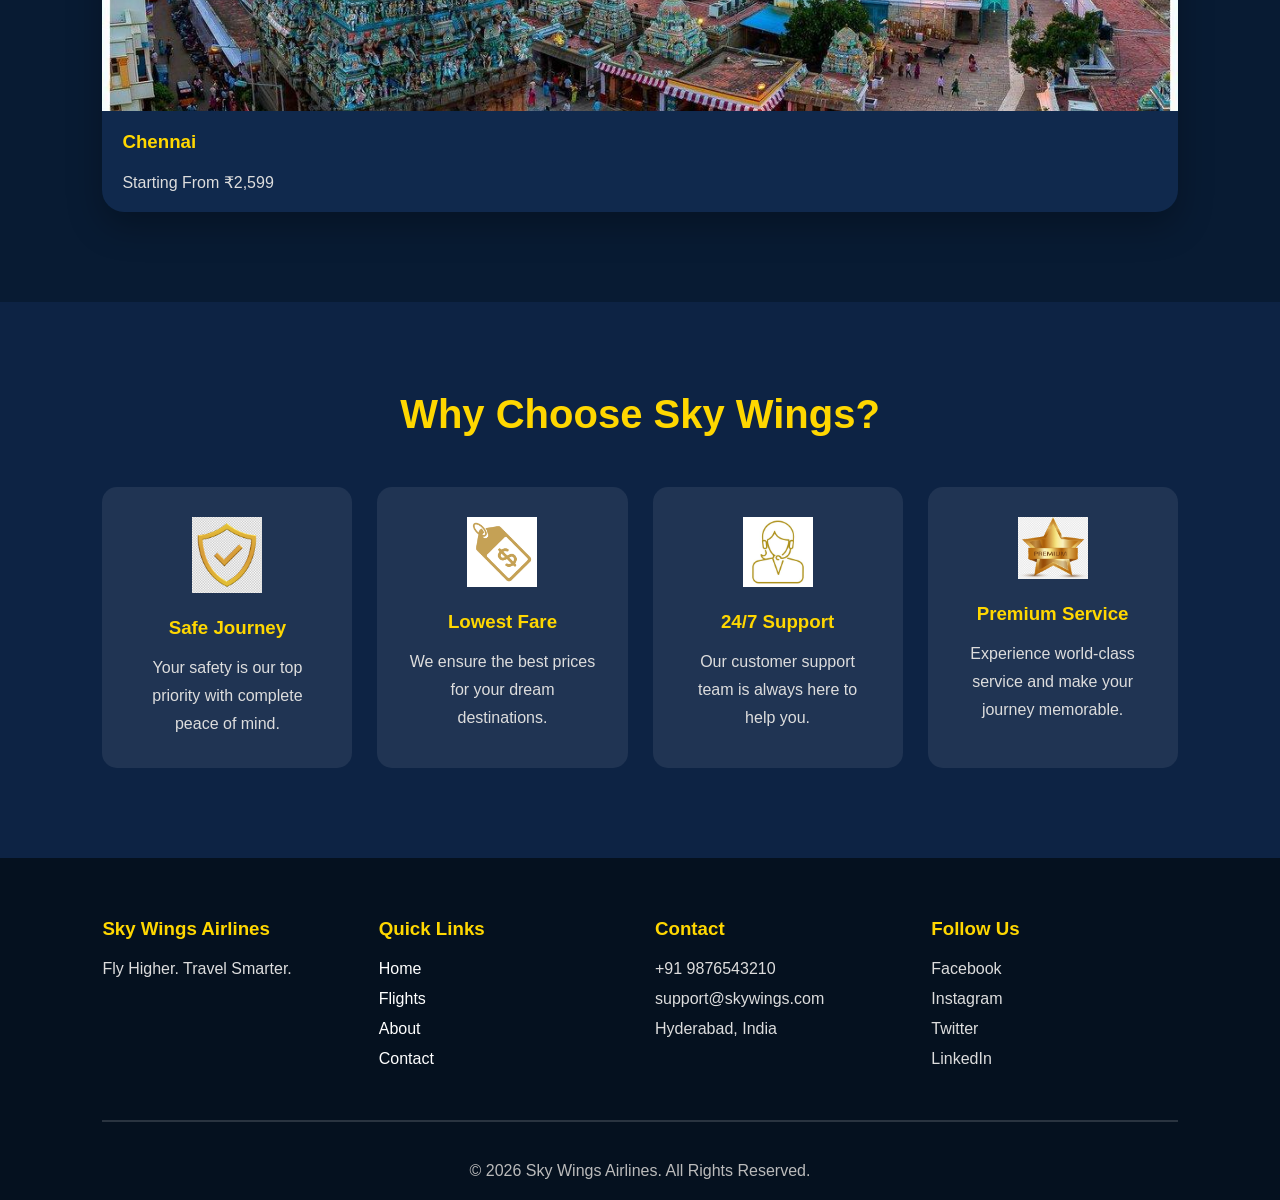
==== commit 08f3330d: "Update image source paths to remove 'images/' prefix" ====
--- a/index.html
+++ b/index.html
@@ -84,22 +84,22 @@
     <h2>Popular Destinations</h2>
     <div class="destination-container">
         <div class="card">
-            <img src="images/delhi.jpg" alt="Delhi">
+            <img src="delhi.jpg" alt="Delhi">
             <h3>Delhi</h3>
             <p>Starting From ₹2,999</p>
         </div>
         <div class="card">
-            <img src="images/mumbai.jpg" alt="Mumbai">
+            <img src="mumbai.jpg" alt="Mumbai">
             <h3>Mumbai</h3>
             <p>Starting From ₹2,799</p>
         </div>
         <div class="card">
-            <img src="images/goa.jpg" alt="Goa">
+            <img src="goa.jpg" alt="Goa">
             <h3>Goa</h3>
             <p>Starting From ₹3,199</p>
         </div>
         <div class="card">
-            <img src="images/chennai.jpg" alt="Chennai">
+            <img src="chennai.jpg" alt="Chennai">
             <h3>Chennai</h3>
             <p>Starting From ₹2,599</p>
         </div>
@@ -109,22 +109,22 @@
     <h2>Why Choose Sky Wings?</h2>
     <div class="features">
         <div class="feature-card">
-            <img src="images/safe.jpg" alt="Safe Journey">
+            <img src="safe.jpg" alt="Safe Journey">
             <h3>Safe Journey</h3>
             <p>Your safety is our top priority with complete peace of mind.</p>
         </div>
         <div class="feature-card">
-            <img src="images/fare.jpg" alt="Lowest Fare">
+            <img src="fare.jpg" alt="Lowest Fare">
             <h3>Lowest Fare</h3>
             <p>We ensure the best prices for your dream destinations.</p>
         </div>
         <div class="feature-card">
-            <img src="images/support.jpg" alt="24/7 Support">
+            <img src="support.jpg" alt="24/7 Support">
             <h3>24/7 Support</h3>
             <p>Our customer support team is always here to help you.</p>
         </div>
         <div class="feature-card">
-            <img src="images/premium.jpg" alt="Premium Service">
+            <img src="premium.jpg" alt="Premium Service">
             <h3>Premium Service</h3>
             <p>Experience world-class service and make your journey memorable.</p>
         </div>
